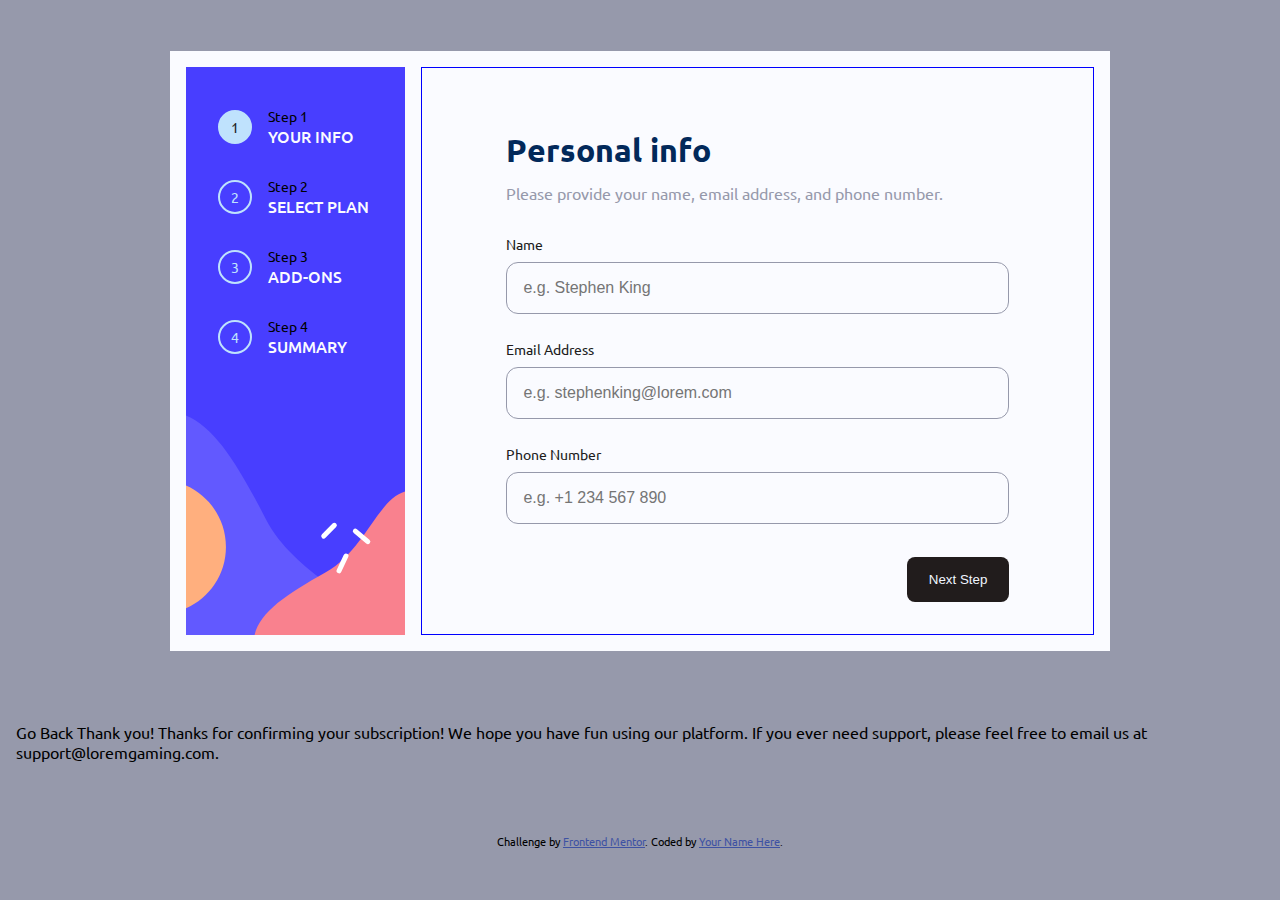
==== index.html @ 511125d5 "feat: input validations" ====
<!DOCTYPE html>
<html lang="en">
  <head>
    <meta charset="UTF-8" />
    <meta name="viewport" content="width=device-width, initial-scale=1.0" />
    <!-- displays site properly based on user's device -->

    <link
      rel="icon"
      type="image/png"
      sizes="32x32"
      href="./assets/images/favicon-32x32.png"
    />
    <link rel="preconnect" href="https://fonts.googleapis.com" />
    <link rel="preconnect" href="https://fonts.gstatic.com" crossorigin />
    <link
      href="https://fonts.googleapis.com/css2?family=Ubuntu:wght@400;500;700&display=swap"
      rel="stylesheet"
    />
    <link rel="stylesheet" href="style.css" />

    <title>Frontend Mentor | Multi-step form</title>

    <!-- Feel free to remove these styles or customise in your own stylesheet 👍 -->
    <style>
      .attribution {
        font-size: 11px;
        text-align: center;
      }
      .attribution a {
        color: hsl(228, 45%, 44%);
      }
    </style>
  </head>
  <body>
    <main class="main-container">
      <!-- Sidebar start -->
      <div class="sidebar">
        <div class="sidebar-title-contain">
          <div class="number-contain active">
            <p>1</p>
          </div>
          <div>
            <p>Step 1</p>
            <p>Your info</p>
          </div>
        </div>
        <div class="sidebar-title-contain">
          <div class="number-contain">
            <p>2</p>
          </div>
          <div>
            <p>Step 2</p>
            <p>Select plan</p>
          </div>
        </div>
        <div class="sidebar-title-contain">
          <div class="number-contain">
            <p>3</p>
          </div>
          <div>
            <p>Step 3</p>
            <p>Add-ons</p>
          </div>
        </div>
        <div class="sidebar-title-contain">
          <div class="number-contain">
            <p>4</p>
          </div>
          <div>
            <p>Step 4</p>
            <p>Summary</p>
          </div>
        </div>
      </div>
      <!-- Sidebar end -->
      <div class="step-container">
        <!-- Step 1 start -->
        <div class="step-info">
          <h2 class="title">Personal info</h1>
          <p class="text">
            Please provide your name, email address, and phone number.
          </p>
          <form action="#" class="personal-form">
            <label for="name">Name</label>
            <input
              type="text"
              id="name"
              name="name"
              placeholder="e.g. Stephen King"
            />
            <label for="email">Email Address</label>
            <input
              type="email"
              id="email"
              name="email"
              placeholder="e.g. stephenking@lorem.com"
            />
            <label for="phone-number">Phone Number</label>
            <input
              type="text"
              id="phone-number"
              name="phone-number"
              placeholder="e.g. +1 234 567 890"
            />
            <div class="step-button-contain">
              <button type="button" data-step="info" class="next-btn">Next Step</button>
              <!-- <a href="#" data-step="info" class="next-btn">Next Step</a> -->
            </div>
          </form>
        </div>
        <!-- Step 1 end -->
        <!-- Step 2 start -->
        <div class="step-plan no-show">
          <h2 class="title">Select your plan</h1>
          <p class="text">
            You have the option of monthly or yearly billing.
          </p>
          <div class="plan-box-contain">
            <div class="plan-box">
              <img src="assets/images/icon-arcade.svg">
              <p class="plan-box-title">Arcade</p>
              <p class="plan-box-price">$9/mo</p>
            </div>
            <div class="plan-box">
              <img src="assets/images/icon-advanced.svg">
              <p class="plan-box-title">Advanced</p>
              <p class="plan-box-price">$12/mo</p>
            </div>
            <div class="plan-box">
              <img src="assets/images/icon-pro.svg">
              <p class="plan-box-title">Pro</p>
              <p class="plan-box-price">$15/mo</p>
            </div>
          </div>
          <div class="monthly-yearly-switcher-contain">
            <p>Monthly</p>
            <div class="switcher">
              <div></div>
            </div>
            <p>Yearly</p>
          </div>
          <div class="step-button-contain">
            <button type="button" data-step="plan" class="back-btn">Go Back</button>
            <button type="button" data-step="plan" class="next-btn">Next Step</button>
          </div>
        </div>
        <!-- Step 2 end -->
        <!-- Step 3 start -->
        <div class="step-add-on no-show">
          <h2 class="title">Pick add-ons</h2>
          <p class="text">
            Add-ons help enhance your gaming experience. Online service
          </p>
          <form action="#">
            <div class="add-ons-box-contain">
              <div class="add-on-box">
                <input type="checkbox" />
                <div>
                  <p class="add-on-title">Online service</p>
                  <p class="add-on-info">Access to multiplayer games</p>
                </div>
                <p class="add-on-price">+$1/mo</p>
              </div>
              <div class="add-on-box">
                <input type="checkbox" />
                <div>
                  <p class="add-on-title">Larger storage</p>
                  <p class="add-on-info">Extra 1TB of cloud save</p>
                </div>
                <p class="add-on-price">+$2/mo</p>
              </div>
              <div class="add-on-box">
                <input type="checkbox" />
                <div>
                  <p class="add-on-title">Customizable Profile</p>
                  <p class="add-on-info">Custom theme on your profile</p>
                </div>
                <p class="add-on-price">+$2/mo</p>
              </div>
            </div>
          </form>
          <div class="step-button-contain">
            <button type="button" data-step="add-on" class="back-btn">Go Back</button>
            <button type="button" data-step="add-on" class="next-btn">Next Step</button>
          </div>
        </div>
        <!-- Step 3 end -->
        <!-- Step 4 start -->
        <div class="step-summary no-show">
          <h2 class="title">Finishing up</h2>
          <p class="text">
            Double-check everything looks OK before confirming.
          </p>
          <div class="summary-contain">
            <div class="summary-plan">
              <div>
                <p class="summary-plan-title">Arcade (Monthly)</p>
                <button type="button" class="change-btn">Change</button>
              </div>
              <p class="summary-plan-price">$9/mo</p>
            </div>
            <p class="summary-add-on">
              Online service <span class="price">$1/mo</span>
            </p>
            <p class="summary-add-on">
              Larger storage <span class="price">$2/mo</span>
            </p> 
          </div>
          <p class="summary-total">
            Total (per month/year) <span class="price">$12/mo</span>
          </p>
          <div class="step-button-contain">
            <button type="button" data-step="summary" class="back-btn">Go Back</button>
            <button type="button" data-step="summary" class="next-btn">Confirm</button>
          </div>
        </div>
        <!-- Step 4 end -->
      </div>
    </main>
    

    

    

    

    

    

    

    

    

    <!-- Dynamically add subscription and add-on selections here -->

    Go Back 

    

    <!-- Step 5 start -->

    Thank you! Thanks for confirming your subscription! We hope you have fun
    using our platform. If you ever need support, please feel free to email us
    at support@loremgaming.com.

    <!-- Step 5 end -->

    <div class="attribution">
      Challenge by
      <a href="https://www.frontendmentor.io?ref=challenge" target="_blank"
        >Frontend Mentor</a
      >. Coded by <a href="#">Your Name Here</a>.
    </div>

    <script src="script.js"></script>
  </body>
</html>
---- style.css ----
* {
  margin: 0;
  padding: 0;
  box-sizing: border-box;
  /* outline: 1px solid green; */
}
:root {
  --marineblue: hsl(213, 96%, 18%);
  --purplish-blue: hsl(243, 100%, 62%);
  --pastel-blue: hsl(228, 100%, 84%);
  --light-blue: hsl(206, 94%, 87%);
  --strawberry-red: hsl(354, 84%, 57%);
  --cool-gray: hsl(231, 11%, 63%);
  --light-gray: hsl(229, 24%, 87%);
  --magnolia: hsl(217, 100%, 97%);
  --alabaster: hsl(231, 100%, 99%);
  --dark: hsl(0, 8%, 12%);
  --white: hsl(0%, 0%, 100%);
}
body {
  min-height: 100vh;
  font-family: "Ubuntu", sans-serif;
  padding: 1rem;
  display: grid;
  place-items: center;
  background-color: var(--cool-gray);
}
.main-container {
  width: 58.75rem;
  height: 37.5rem;
  padding: 1rem;
  display: flex;
  background-color: var(--alabaster);
}
.sidebar {
  width: 17.125rem;
  padding: 2.5rem 2rem;
  margin-right: 1rem;
  background-color: var(--purplish-blue);
  background: url(../assets/images/bg-sidebar-desktop.svg);
  background-size: cover;
  background-position: center;
  background-repeat: no-repeat;
}
.sidebar-title-contain {
  display: flex;
  align-items: center;
  gap: 1rem;
  margin-bottom: 1.875rem;
}
.number-contain {
  width: 2.125rem;
  height: 2.125rem;
  display: flex;
  border: 2px solid var(--light-blue);
  border-radius: 50%;
}
.number-contain p {
  margin: auto;
  font-size: 0.875rem;
  font-weight: 700;
  color: var(--light-blue);
}
.number-contain.active {
  background-color: var(--light-blue);
}
.number-contain.active p {
  color: var(--dark);
}
.sidebar-title-contain div p:first-child {
  font-size: 0.875rem;
  font-weight: 400;
}
.sidebar-title-contain div p:nth-child(2) {
  font-size: 1;
  font-weight: 500;
  color: var(--alabaster);
  text-transform: uppercase;
}
.step-container {
  width: 100%;
  /* padding: 5.25rem; */
  /* padding: 3.875rem; */
  /* background-color: var(--white) !important; */
  border: 1px solid blue;
  position: relative;
}
.step-container > * {
  position: absolute;
  top: 3.875rem;
  right: 5.25rem;
  bottom: 2rem;
  left: 5.25rem;
  background-color: var(--alabaster);
}
.no-show {
  opacity: 0;
  pointer-events: none;
}
/* STEP INFO STYLE START*/
.title {
  font-size: 2rem;
  color: var(--marineblue);
}
.text {
  margin: 0.75em 0 2em 0;
  font-size: 1rem;
  color: var(--cool-gray);
}
.personal-form {
  display: flex;
  flex-direction: column;
}
.personal-form label {
  margin-bottom: 0.625em;
  font-size: 0.875rem;
  color: var(--dark);
  display: flex;
  justify-content: space-between;
}
.personal-form input {
  padding: 1em;
  margin-bottom: 1.625rem;
  font-size: 1rem;
  outline: none;
  background: transparent;
  border: 1px solid var(--cool-gray);
  border-radius: 0.75rem;
}
label.error::after {
  content: "This field is required";
  color: var(--strawberry-red);
  font-size: 1rem;
  font-weight: 700;
}
input.error {
  border-color: var(--strawberry-red) !important;
}
.personal-form input::placeholder {
  font-size: 1rem;
}
.next-btn {
  color: var(--magnolia);
  padding: 1.125em 1.625em;
  margin-left: auto;
  background-color: var(--dark) !important;
  border-radius: 0.5rem;
}
/* STEP INFO STYLE END*/
/* STEP PLAN STYLE START*/
.plan-box-contain {
  display: flex;
  gap: 1.125rem;
}
.plan-box {
  width: 8.5rem;
  padding: 1.125rem 0.875rem;
  border: 1px solid var(--cool-gray);
  border-radius: 0.75rem;
}
.plan-box-title {
  padding: 3em 0 0.75em 0;
  color: var(--marineblue);
  font-weight: 500;
}
.plan-box-price {
  color: var(--cool-gray);
}
.monthly-yearly-switcher-contain {
  padding: 0.875rem 0;
  display: flex;
  align-items: center;
  justify-content: center;
  gap: 1.5em;
  background-color: var(--alabaster);
}
.monthly-yearly-switcher-contain .switcher {
  width: 2.375rem;
  height: 1.25rem;
  padding: 0.25rem;
  background-color: var(--dark);
  border-radius: 2rem;
}
.monthly-yearly-switcher-contain .switcher div {
  width: 0.75rem;
  height: 0.75rem;
  border-radius: 50%;
  background-color: var(--magnolia);
}
.step-button-contain {
  margin-top: auto;
  position: absolute;
  right: 0;
  bottom: 0;
  left: 0;
  display: flex;
  align-items: center;
  justify-content: space-between;
}
.step-button-contain button {
  background: none;
  border: none;
  outline: none;
}
/* STEP PLAN STYLE END*/
/* STEP ADD ONS STYLE START */
.add-on-box {
  padding: 1em;
  margin-bottom: 1rem;
  display: flex;
  align-items: center;
  gap: 1.5rem;
  border: 1px solid var(--dark);
  border-radius: 0.5rem;
}
.add-on-price {
  margin-left: auto;
}
/* STEP ADD ONS STYLE END */
/* STEP SUMMARY STYLE START */
.summary-contain {
  padding: 1.375em;
  border-radius: 0.75rem;
  background-color: var(--magnolia);
}
.summary-plan {
  display: flex;
  align-items: center;
  justify-content: space-between;
}
.summary-plan-title,
.summary-plan-price {
  font-size: 1rem;
  color: var(--marineblue);
  font-weight: 500;
}
.change-btn {
  text-decoration: underline;
  border: none;
  outline: none;
  background: none;
}
.change-btn,
.summary-add-on,
.summary-total {
  font-size: 0.875rem;
  color: var(--cool-gray);
}
.summary-add-on,
.summary-total {
  display: flex;
  justify-content: space-between;
}
.summary-total {
  padding: 0 1.375em;
}
/* STEP SUMMARY STYLE END */
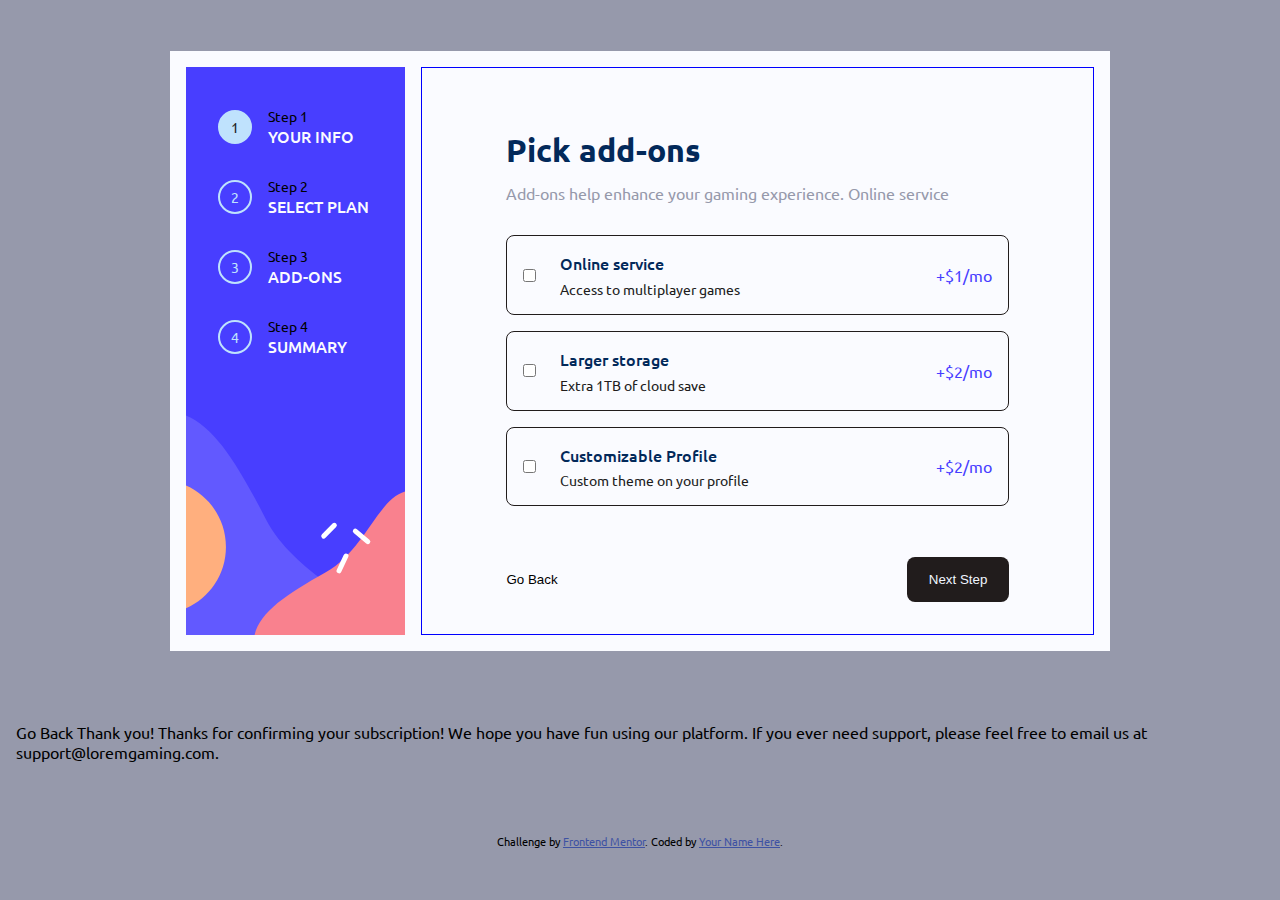
==== commit 1377b1cb: "fix:" ====
--- a/index.html
+++ b/index.html
@@ -76,7 +76,7 @@
       <!-- Sidebar end -->
       <div class="step-container">
         <!-- Step 1 start -->
-        <div class="step-info">
+        <div class="step-info no-show">
           <h2 class="title">Personal info</h1>
           <p class="text">
             Please provide your name, email address, and phone number.
@@ -105,7 +105,6 @@
             />
             <div class="step-button-contain">
               <button type="button" data-step="info" class="next-btn">Next Step</button>
-              <!-- <a href="#" data-step="info" class="next-btn">Next Step</a> -->
             </div>
           </form>
         </div>
@@ -117,28 +116,31 @@
             You have the option of monthly or yearly billing.
           </p>
           <div class="plan-box-contain">
-            <div class="plan-box">
+            <div class="plan-box choosed">
               <img src="assets/images/icon-arcade.svg">
               <p class="plan-box-title">Arcade</p>
               <p class="plan-box-price">$9/mo</p>
+              <p class="two-months-free">2 months free</p>
             </div>
             <div class="plan-box">
               <img src="assets/images/icon-advanced.svg">
               <p class="plan-box-title">Advanced</p>
               <p class="plan-box-price">$12/mo</p>
+              <p class="two-months-free">2 months free</p>
             </div>
             <div class="plan-box">
               <img src="assets/images/icon-pro.svg">
               <p class="plan-box-title">Pro</p>
               <p class="plan-box-price">$15/mo</p>
+              <p class="two-months-free">2 months free</p>
             </div>
           </div>
           <div class="monthly-yearly-switcher-contain">
-            <p>Monthly</p>
-            <div class="switcher">
+            <p class="month active">Monthly</p>
+            <div class="switcher ">
               <div></div>
             </div>
-            <p>Yearly</p>
+            <p class="year">Yearly</p>
           </div>
           <div class="step-button-contain">
             <button type="button" data-step="plan" class="back-btn">Go Back</button>
@@ -147,7 +149,7 @@
         </div>
         <!-- Step 2 end -->
         <!-- Step 3 start -->
-        <div class="step-add-on no-show">
+        <div class="step-add-on">
           <h2 class="title">Pick add-ons</h2>
           <p class="text">
             Add-ons help enhance your gaming experience. Online service
--- a/style.css
+++ b/style.css
@@ -127,11 +127,14 @@
   border: 1px solid var(--cool-gray);
   border-radius: 0.75rem;
 }
+.personal-form input:focus {
+  border-color: var(--purplish-blue);
+}
 label.error::after {
   content: "This field is required";
   color: var(--strawberry-red);
   font-size: 1rem;
-  font-weight: 700;
+  font-weight: 500;
 }
 input.error {
   border-color: var(--strawberry-red) !important;
@@ -157,6 +160,14 @@
   padding: 1.125rem 0.875rem;
   border: 1px solid var(--cool-gray);
   border-radius: 0.75rem;
+  cursor: pointer;
+}
+.plan-box:hover {
+  border-color: var(--purplish-blue);
+}
+.plan-box.choosed {
+  background-color: var(--magnolia);
+  border-color: var(--purplish-blue);
 }
 .plan-box-title {
   padding: 3em 0 0.75em 0;
@@ -168,24 +179,40 @@
 }
 .monthly-yearly-switcher-contain {
   padding: 0.875rem 0;
+  margin-top: 2rem;
   display: flex;
   align-items: center;
   justify-content: center;
   gap: 1.5em;
-  background-color: var(--alabaster);
-}
-.monthly-yearly-switcher-contain .switcher {
+  background-color: var(--magnolia);
+  border-radius: 0.75rem;
+}
+.switcher {
   width: 2.375rem;
   height: 1.25rem;
   padding: 0.25rem;
   background-color: var(--dark);
   border-radius: 2rem;
-}
-.monthly-yearly-switcher-contain .switcher div {
+  cursor: pointer;
+}
+.switcher div {
   width: 0.75rem;
   height: 0.75rem;
   border-radius: 50%;
   background-color: var(--magnolia);
+  transition: 0.25s;
+}
+.monthly-yearly-switcher-contain.yearly .switcher div {
+  margin-left: calc(100% - 0.75rem);
+}
+:is(.month, .year).active {
+  color: var(--dark);
+  font-weight: 500;
+}
+.two-months-free {
+  font-size: 0.875rem;
+  color: var(--purplish-blue);
+  display: none;
 }
 .step-button-contain {
   margin-top: auto;
@@ -212,8 +239,26 @@
   gap: 1.5rem;
   border: 1px solid var(--dark);
   border-radius: 0.5rem;
+  cursor: pointer;
+}
+.add-on-box.choosed {
+  background-color: var(--magnolia);
+  border-color: var(--purplish-blue);
+}
+.add-on-box input {
+  cursor: pointer;
+}
+.add-on-title {
+  color: var(--marineblue);
+  font-weight: 500;
+  margin-bottom: 0.35em;
+}
+.add-on-info {
+  color: var(--dark);
+  font-size: 0.875rem;
 }
 .add-on-price {
+  color: var(--purplish-blue);
   margin-left: auto;
 }
 /* STEP ADD ONS STYLE END */
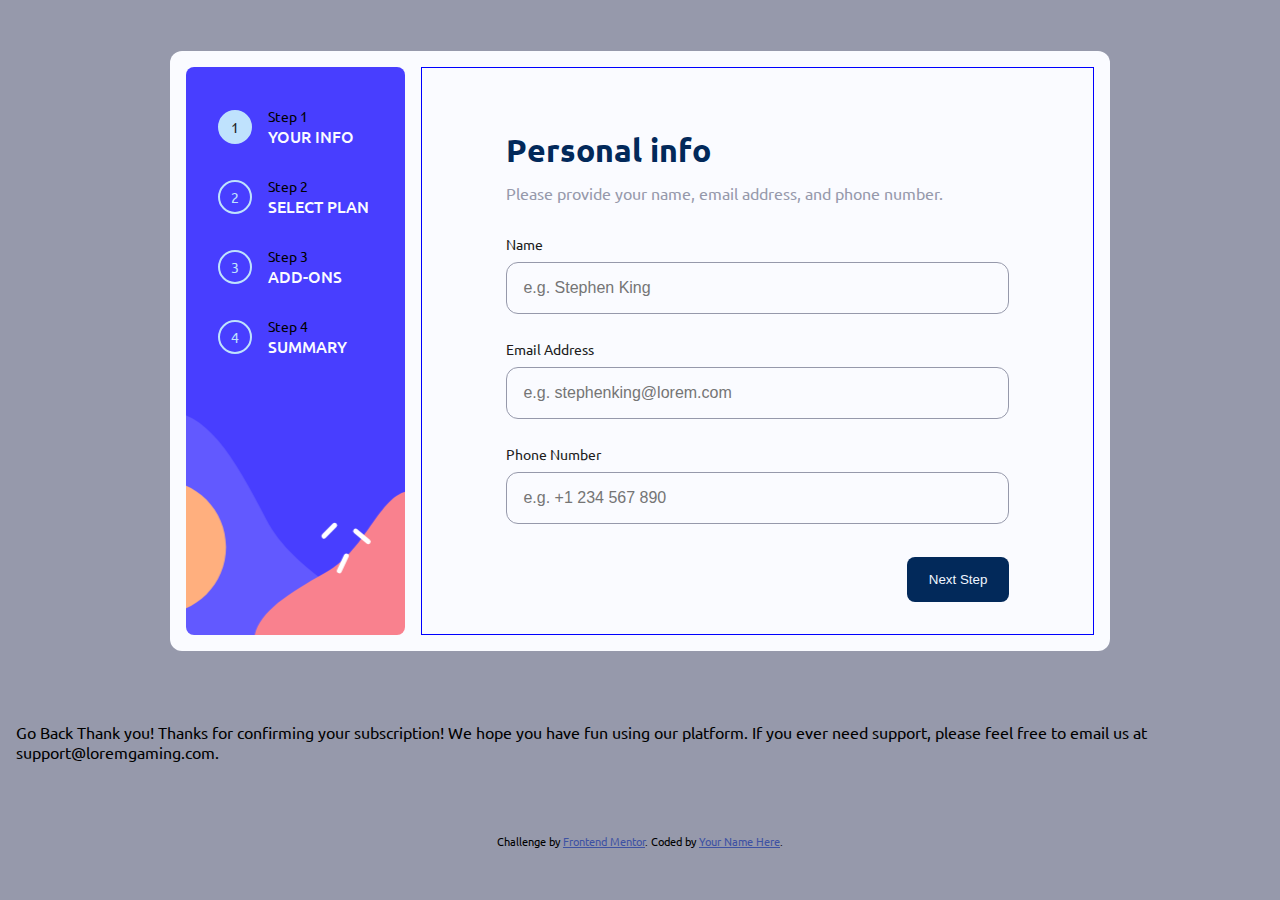
==== commit 6de9cb2b: "fix:" ====
--- a/index.html
+++ b/index.html
@@ -76,7 +76,7 @@
       <!-- Sidebar end -->
       <div class="step-container">
         <!-- Step 1 start -->
-        <div class="step-info no-show">
+        <div class="step-info">
           <h2 class="title">Personal info</h1>
           <p class="text">
             Please provide your name, email address, and phone number.
@@ -149,7 +149,7 @@
         </div>
         <!-- Step 2 end -->
         <!-- Step 3 start -->
-        <div class="step-add-on">
+        <div class="step-add-on no-show">
           <h2 class="title">Pick add-ons</h2>
           <p class="text">
             Add-ons help enhance your gaming experience. Online service
@@ -210,11 +210,11 @@
             </p> 
           </div>
           <p class="summary-total">
-            Total (per month/year) <span class="price">$12/mo</span>
+            Total (per month/year) <span class="price">+$12/mo</span>
           </p>
           <div class="step-button-contain">
             <button type="button" data-step="summary" class="back-btn">Go Back</button>
-            <button type="button" data-step="summary" class="next-btn">Confirm</button>
+            <button type="button" data-step="summary" class="next-btn" id="confirm-btn">Confirm</button>
           </div>
         </div>
         <!-- Step 4 end -->
--- a/style.css
+++ b/style.css
@@ -31,6 +31,7 @@
   padding: 1rem;
   display: flex;
   background-color: var(--alabaster);
+  border-radius: 0.75rem;
 }
 .sidebar {
   width: 17.125rem;
@@ -41,6 +42,7 @@
   background-size: cover;
   background-position: center;
   background-repeat: no-repeat;
+  border-radius: 0.5rem;
 }
 .sidebar-title-contain {
   display: flex;
@@ -142,12 +144,31 @@
 .personal-form input::placeholder {
   font-size: 1rem;
 }
+.back-btn,
+.next-btn,
+.change-btn {
+  background: none;
+  border: none;
+  outline: none;
+  cursor: pointer;
+  transition: 0.25s;
+}
+.back-btn {
+  color: var(--cool-gray);
+  font-weight: 500;
+}
+.back-btn:hover {
+  color: var(--marineblue);
+}
 .next-btn {
   color: var(--magnolia);
   padding: 1.125em 1.625em;
   margin-left: auto;
-  background-color: var(--dark) !important;
+  background-color: var(--marineblue);
   border-radius: 0.5rem;
+}
+.next-btn:hover {
+  background-color: hsl(213, 87%, 27%);
 }
 /* STEP INFO STYLE END*/
 /* STEP PLAN STYLE START*/
@@ -224,11 +245,6 @@
   align-items: center;
   justify-content: space-between;
 }
-.step-button-contain button {
-  background: none;
-  border: none;
-  outline: none;
-}
 /* STEP PLAN STYLE END*/
 /* STEP ADD ONS STYLE START */
 .add-on-box {
@@ -240,11 +256,15 @@
   border: 1px solid var(--dark);
   border-radius: 0.5rem;
   cursor: pointer;
+  transition: 0.25s;
 }
 .add-on-box.choosed {
   background-color: var(--magnolia);
   border-color: var(--purplish-blue);
 }
+.add-on-box:hover {
+  border-color: var(--purplish-blue);
+}
 .add-on-box input {
   cursor: pointer;
 }
@@ -254,7 +274,7 @@
   margin-bottom: 0.35em;
 }
 .add-on-info {
-  color: var(--dark);
+  color: var(--cool-gray);
   font-size: 0.875rem;
 }
 .add-on-price {
@@ -269,9 +289,12 @@
   background-color: var(--magnolia);
 }
 .summary-plan {
+  padding-bottom: 1.375em;
+  margin-bottom: 1.375em;
   display: flex;
   align-items: center;
   justify-content: space-between;
+  border-bottom: 1px solid var(--cool-gray);
 }
 .summary-plan-title,
 .summary-plan-price {
@@ -281,9 +304,9 @@
 }
 .change-btn {
   text-decoration: underline;
-  border: none;
-  outline: none;
-  background: none;
+}
+.change-btn:hover {
+  color: var(--purplish-blue);
 }
 .change-btn,
 .summary-add-on,
@@ -296,7 +319,24 @@
   display: flex;
   justify-content: space-between;
 }
+.summary-add-on:not(:last-child) {
+  margin-bottom: 1em;
+}
+.summary-add-on .price {
+  color: var(--dark);
+}
 .summary-total {
-  padding: 0 1.375em;
+  padding: 1.75em 1.375em;
+}
+.summary-total .price {
+  color: var(--purplish-blue);
+  font-size: 1.25rem;
+  font-weight: 700;
+}
+.step-summary .next-btn {
+  background-color: var(--purplish-blue);
+}
+.step-summary .next-btn:hover {
+  background-color: hsl(243, 94%, 70%);
 }
 /* STEP SUMMARY STYLE END */
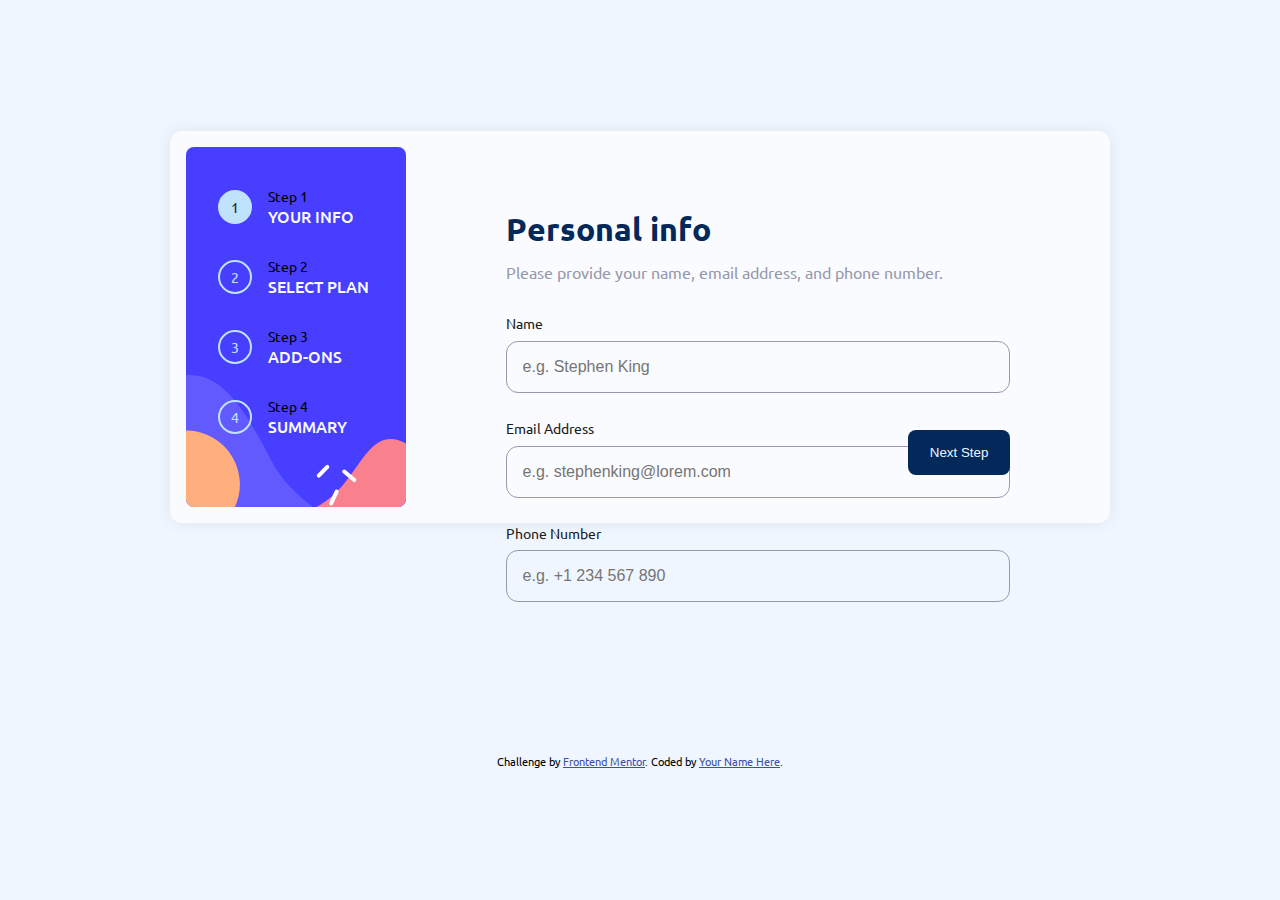
==== commit a04029a5: "feat:" ====
--- a/index.html
+++ b/index.html
@@ -197,7 +197,7 @@
           <div class="summary-contain">
             <div class="summary-plan">
               <div>
-                <p class="summary-plan-title">Arcade (Monthly)</p>
+                <p class="summary-plan-title"><span class="one">Arcade</span> <span class="two">(Monthly)</span></p>
                 <button type="button" class="change-btn">Change</button>
               </div>
               <p class="summary-plan-price">$9/mo</p>
@@ -218,39 +218,15 @@
           </div>
         </div>
         <!-- Step 4 end -->
+        <!-- Step 5 start -->
+        <div class="step-complete no-show">
+          <img src="assets/images/icon-thank-you.svg" alt="" class="complete-icon">
+          <p class="thankyou-title">Thank you!</p>
+          <p class="thankyou-txt">Thanks for confirming your subscription! We hope you have fun using our platform. If you ever need support, please feel free to email us at support@loremgaming.com.</p>
+        </div>
+         <!-- Step 5 end -->
       </div>
     </main>
-    
-
-    
-
-    
-
-    
-
-    
-
-    
-
-    
-
-    
-
-    
-
-    <!-- Dynamically add subscription and add-on selections here -->
-
-    Go Back 
-
-    
-
-    <!-- Step 5 start -->
-
-    Thank you! Thanks for confirming your subscription! We hope you have fun
-    using our platform. If you ever need support, please feel free to email us
-    at support@loremgaming.com.
-
-    <!-- Step 5 end -->
 
     <div class="attribution">
       Challenge by
--- a/style.css
+++ b/style.css
@@ -23,15 +23,16 @@
   padding: 1rem;
   display: grid;
   place-items: center;
-  background-color: var(--cool-gray);
+  background-color: var(--magnolia);
 }
 .main-container {
   width: 58.75rem;
-  height: 37.5rem;
+  /* height: 37.5rem; */
   padding: 1rem;
   display: flex;
   background-color: var(--alabaster);
   border-radius: 0.75rem;
+  box-shadow: 0 0 1rem rgba(0, 0, 0, 0.075);
 }
 .sidebar {
   width: 17.125rem;
@@ -84,7 +85,6 @@
   /* padding: 5.25rem; */
   /* padding: 3.875rem; */
   /* background-color: var(--white) !important; */
-  border: 1px solid blue;
   position: relative;
 }
 .step-container > * {
@@ -340,3 +340,21 @@
   background-color: hsl(243, 94%, 70%);
 }
 /* STEP SUMMARY STYLE END */
+/* STEP COMPLETE STYLE START */
+.step-complete {
+  display: flex;
+  align-items: center;
+  justify-content: center;
+  flex-direction: column;
+  text-align: center;
+}
+.thankyou-title {
+  margin: 1em 0 0.75em 0;
+  color: var(--marineblue);
+  font-size: 2rem;
+  font-weight: 700;
+}
+.thankyou-txt {
+  color: var(--cool-gray);
+}
+/* STEP COMPLETE STYLE END */
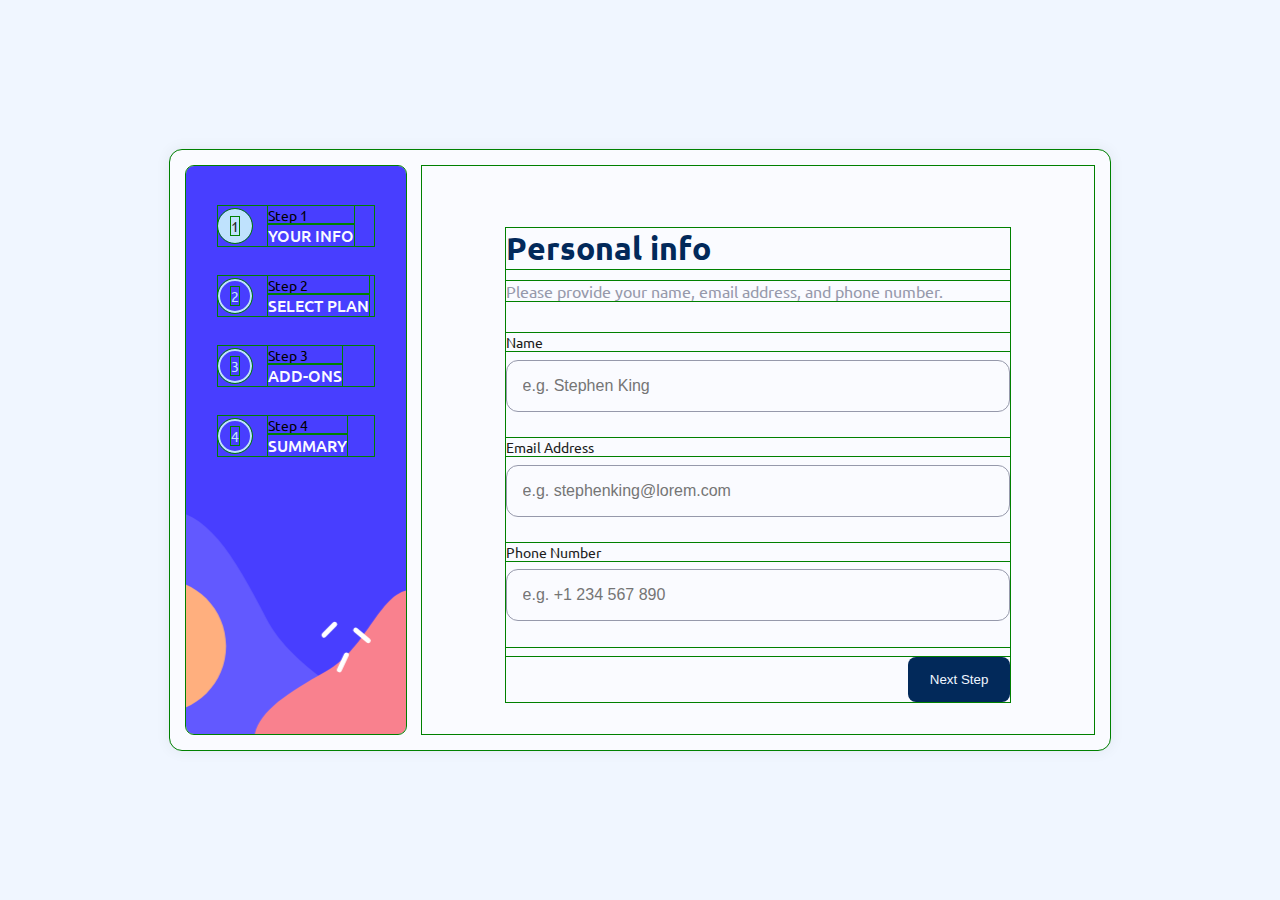
==== commit f6351f92: "fix:" ====
--- a/index.html
+++ b/index.html
@@ -35,7 +35,7 @@
   <body>
     <main class="main-container">
       <!-- Sidebar start -->
-      <div class="sidebar">
+      <section class="sidebar">
         <div class="sidebar-title-contain">
           <div class="number-contain active">
             <p>1</p>
@@ -72,9 +72,9 @@
             <p>Summary</p>
           </div>
         </div>
-      </div>
+      </section>
       <!-- Sidebar end -->
-      <div class="step-container">
+      <section class="step-container">
         <!-- Step 1 start -->
         <div class="step-info">
           <h2 class="title">Personal info</h1>
@@ -225,15 +225,15 @@
           <p class="thankyou-txt">Thanks for confirming your subscription! We hope you have fun using our platform. If you ever need support, please feel free to email us at support@loremgaming.com.</p>
         </div>
          <!-- Step 5 end -->
-      </div>
+      </section>
     </main>
 
-    <div class="attribution">
+    <!-- <div class="attribution">
       Challenge by
       <a href="https://www.frontendmentor.io?ref=challenge" target="_blank"
         >Frontend Mentor</a
       >. Coded by <a href="#">Your Name Here</a>.
-    </div>
+    </div> -->
 
     <script src="script.js"></script>
   </body>
--- a/style.css
+++ b/style.css
@@ -2,7 +2,7 @@
   margin: 0;
   padding: 0;
   box-sizing: border-box;
-  /* outline: 1px solid green; */
+  outline: 1px solid green;
 }
 :root {
   --marineblue: hsl(213, 96%, 18%);
@@ -26,8 +26,9 @@
   background-color: var(--magnolia);
 }
 .main-container {
-  width: 58.75rem;
-  /* height: 37.5rem; */
+  /* width: 58.75rem; */
+  width: min(100vw, 58.75rem);
+  height: 37.5rem;
   padding: 1rem;
   display: flex;
   background-color: var(--alabaster);
@@ -358,3 +359,21 @@
   color: var(--cool-gray);
 }
 /* STEP COMPLETE STYLE END */
+/* RESPONSIVE STYLE START */
+@media (width < 46.875rem) {
+  .main-container {
+    display: initial;
+  }
+  .sidebar {
+    width: 100%;
+    margin-right: 0;
+    background: url(../assets/images/bg-sidebar-mobile.svg);
+    background-size: cover;
+    background-position: center;
+    background-repeat: no-repeat;
+  }
+  .step-container {
+    width: 100%;
+  }
+}
+/* RESPONSIVE STYLE END */
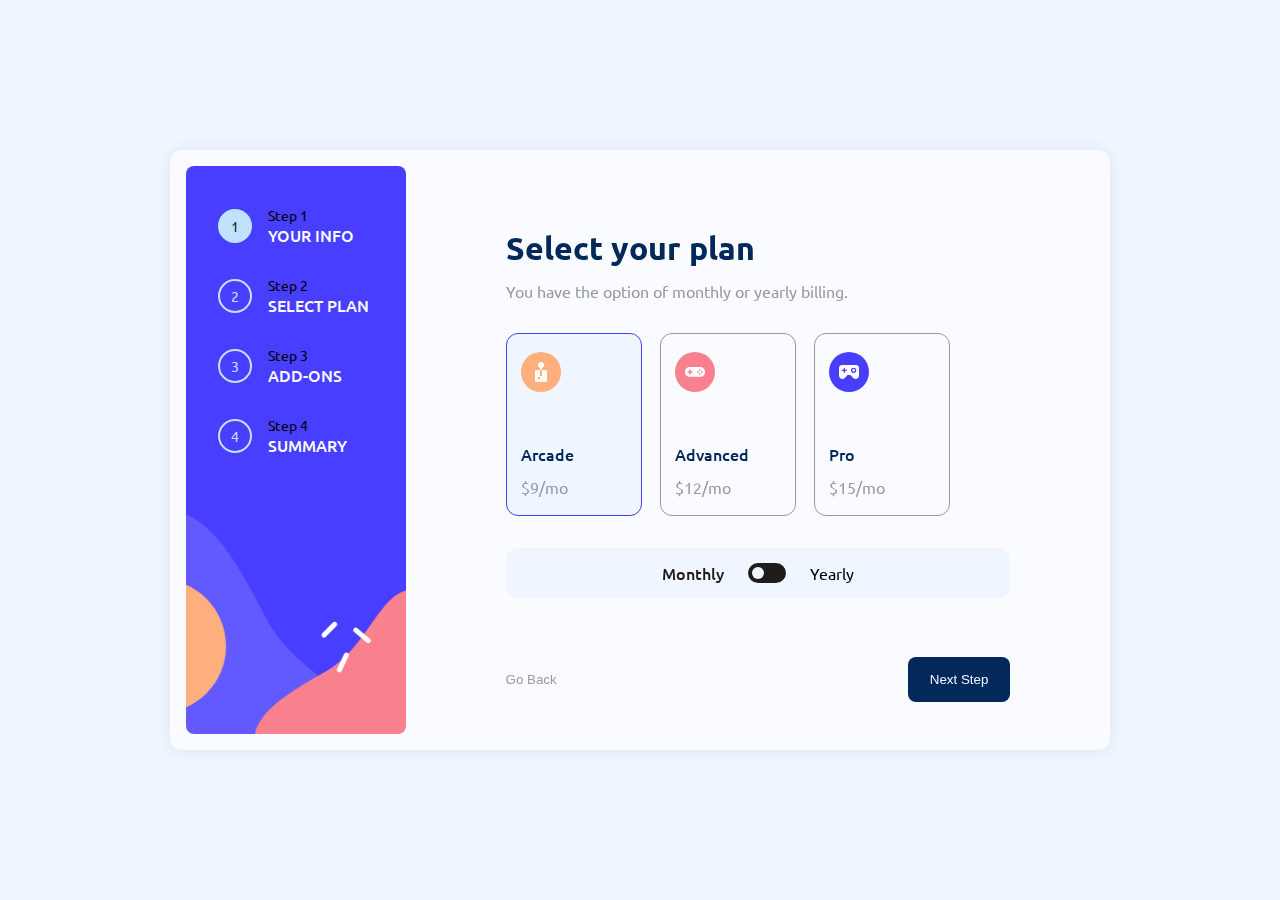
==== commit 27c7082a: "fix:" ====
--- a/index.html
+++ b/index.html
@@ -76,7 +76,7 @@
       <!-- Sidebar end -->
       <section class="step-container">
         <!-- Step 1 start -->
-        <div class="step-info">
+        <div class="step-info no-show">
           <h2 class="title">Personal info</h1>
           <p class="text">
             Please provide your name, email address, and phone number.
@@ -110,7 +110,7 @@
         </div>
         <!-- Step 1 end -->
         <!-- Step 2 start -->
-        <div class="step-plan no-show">
+        <div class="step-plan">
           <h2 class="title">Select your plan</h1>
           <p class="text">
             You have the option of monthly or yearly billing.
@@ -118,21 +118,27 @@
           <div class="plan-box-contain">
             <div class="plan-box choosed">
               <img src="assets/images/icon-arcade.svg">
-              <p class="plan-box-title">Arcade</p>
+              <div>
+                <p class="plan-box-title">Arcade</p>
               <p class="plan-box-price">$9/mo</p>
               <p class="two-months-free">2 months free</p>
+              </div>
             </div>
             <div class="plan-box">
               <img src="assets/images/icon-advanced.svg">
-              <p class="plan-box-title">Advanced</p>
+              <div>
+                <p class="plan-box-title">Advanced</p>
               <p class="plan-box-price">$12/mo</p>
               <p class="two-months-free">2 months free</p>
+              </div>
             </div>
             <div class="plan-box">
               <img src="assets/images/icon-pro.svg">
-              <p class="plan-box-title">Pro</p>
-              <p class="plan-box-price">$15/mo</p>
-              <p class="two-months-free">2 months free</p>
+              <div>
+                <p class="plan-box-title">Pro</p>
+                <p class="plan-box-price">$15/mo</p>
+                <p class="two-months-free">2 months free</p>
+              </div>
             </div>
           </div>
           <div class="monthly-yearly-switcher-contain">
--- a/style.css
+++ b/style.css
@@ -2,7 +2,7 @@
   margin: 0;
   padding: 0;
   box-sizing: border-box;
-  outline: 1px solid green;
+  /* outline: 1px solid green; */
 }
 :root {
   --marineblue: hsl(213, 96%, 18%);
@@ -26,7 +26,6 @@
   background-color: var(--magnolia);
 }
 .main-container {
-  /* width: 58.75rem; */
   width: min(100vw, 58.75rem);
   height: 37.5rem;
   padding: 1rem;
@@ -83,9 +82,6 @@
 }
 .step-container {
   width: 100%;
-  /* padding: 5.25rem; */
-  /* padding: 3.875rem; */
-  /* background-color: var(--white) !important; */
   position: relative;
 }
 .step-container > * {
@@ -361,19 +357,62 @@
 /* STEP COMPLETE STYLE END */
 /* RESPONSIVE STYLE START */
 @media (width < 46.875rem) {
+  body {
+    padding: 0;
+  }
   .main-container {
+    min-height: 100vh;
+    padding: 0;
     display: initial;
+    border-radius: 0;
+    background: none;
   }
   .sidebar {
     width: 100%;
+    height: 10.75rem;
     margin-right: 0;
+    padding: 0;
+    display: flex;
+    align-items: center;
+    justify-content: center;
+    gap: 1rem;
     background: url(../assets/images/bg-sidebar-mobile.svg);
     background-size: cover;
     background-position: center;
     background-repeat: no-repeat;
+    border-radius: 0;
+  }
+  .sidebar-title-contain {
+    margin-bottom: 0;
+    transform: translateY(-100%);
+  }
+  .sidebar-title-contain div:nth-child(2) {
+    display: none;
   }
   .step-container {
+    height: 100%;
+  }
+  .step-container > div {
+    inset: 1rem;
+    top: -4rem;
+    bottom: auto;
+    padding: 1.5rem;
+    border-radius: .75rem;
+  }
+  .plan-box-contain {
+    flex-direction: column;
+  }
+  .plan-box {
     width: 100%;
+    display: flex;
+    align-items: start;
+    gap: 1rem;
+  }
+  .plan-box-title {
+    padding: 0 0 0.75em 0;
+  }
+  .step-button-contain {
+    position: initial;
   }
 }
 /* RESPONSIVE STYLE END */
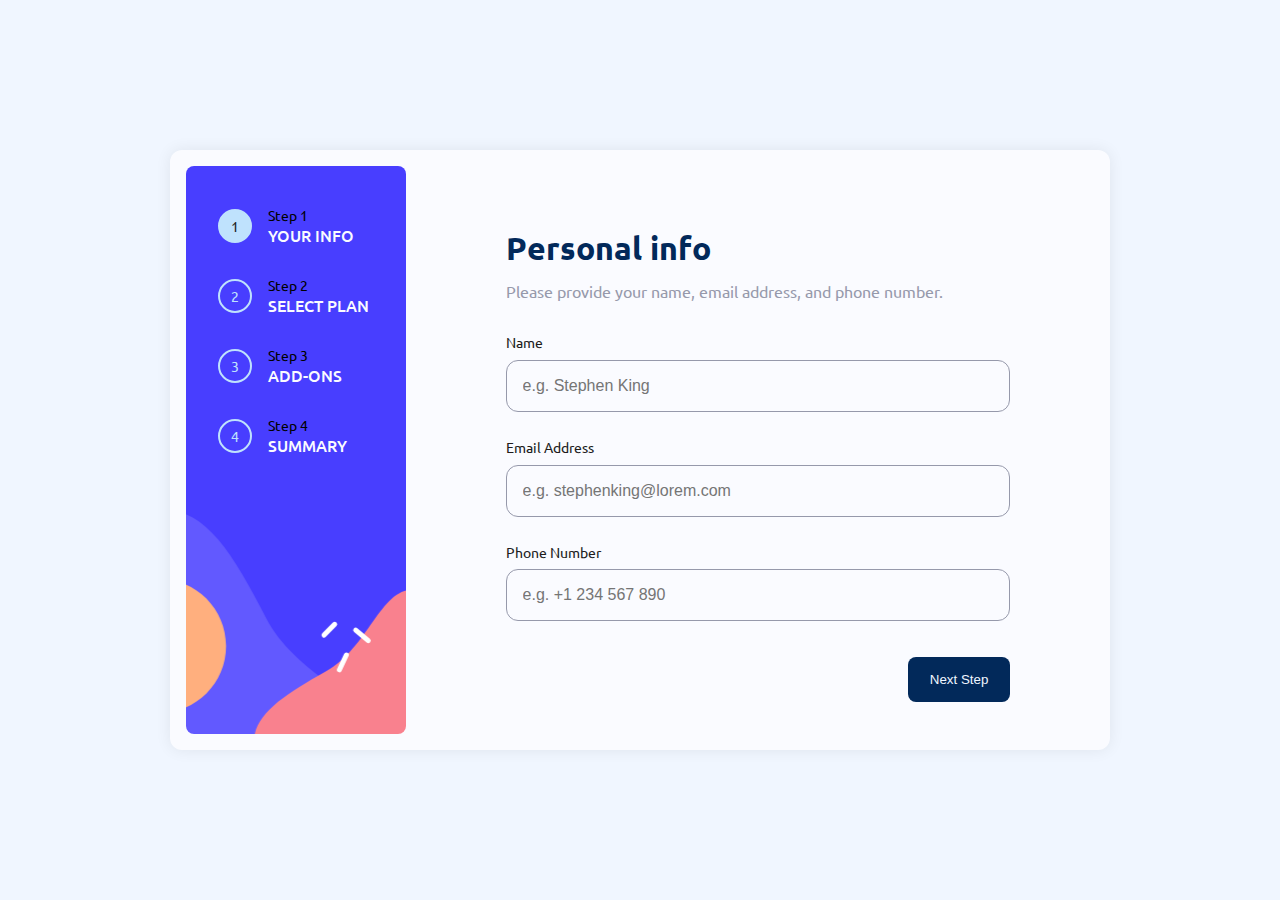
==== commit 7b250bda: "fix:" ====
--- a/index.html
+++ b/index.html
@@ -76,7 +76,7 @@
       <!-- Sidebar end -->
       <section class="step-container">
         <!-- Step 1 start -->
-        <div class="step-info no-show">
+        <div class="step-info">
           <h2 class="title">Personal info</h1>
           <p class="text">
             Please provide your name, email address, and phone number.
@@ -110,7 +110,7 @@
         </div>
         <!-- Step 1 end -->
         <!-- Step 2 start -->
-        <div class="step-plan">
+        <div class="step-plan no-show">
           <h2 class="title">Select your plan</h1>
           <p class="text">
             You have the option of monthly or yearly billing.
--- a/style.css
+++ b/style.css
@@ -2,7 +2,6 @@
   margin: 0;
   padding: 0;
   box-sizing: border-box;
-  /* outline: 1px solid green; */
 }
 :root {
   --marineblue: hsl(213, 96%, 18%);
@@ -397,7 +396,7 @@
     top: -4rem;
     bottom: auto;
     padding: 1.5rem;
-    border-radius: .75rem;
+    border-radius: 0.75rem;
   }
   .plan-box-contain {
     flex-direction: column;
